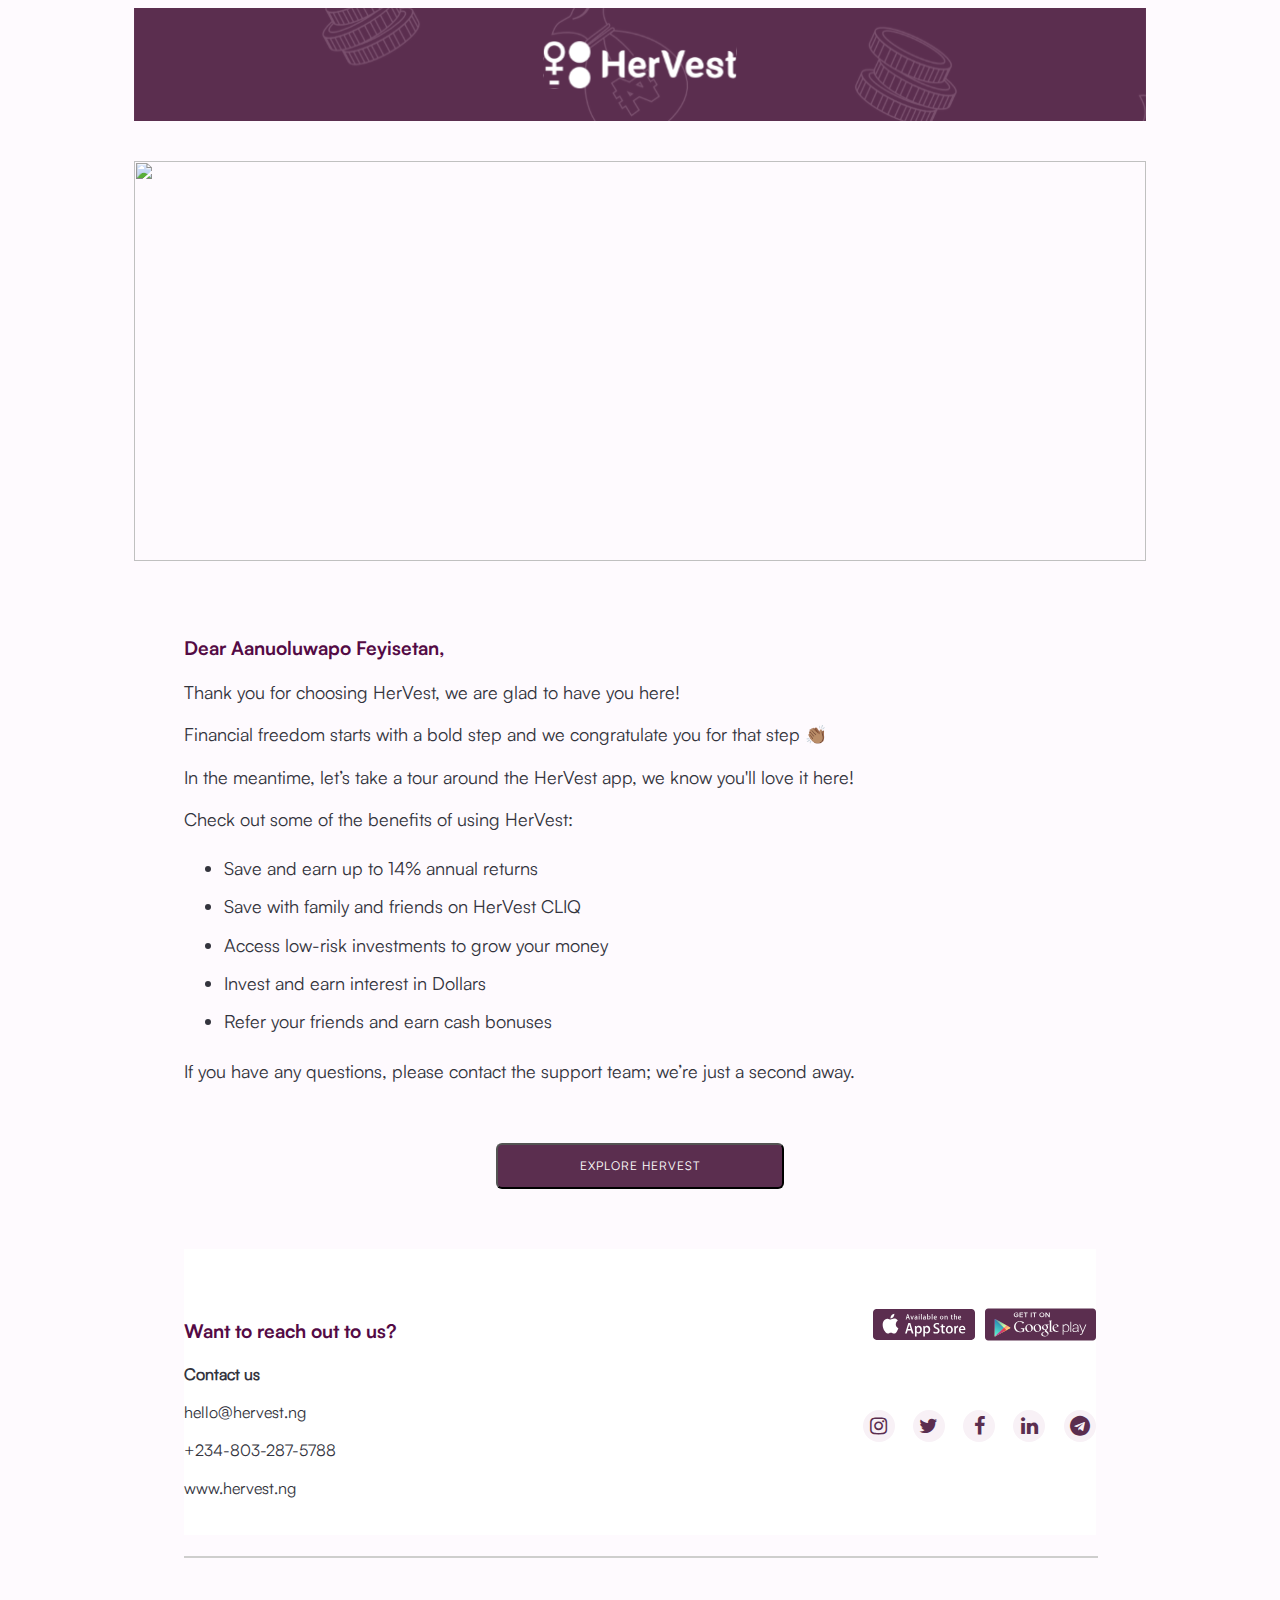
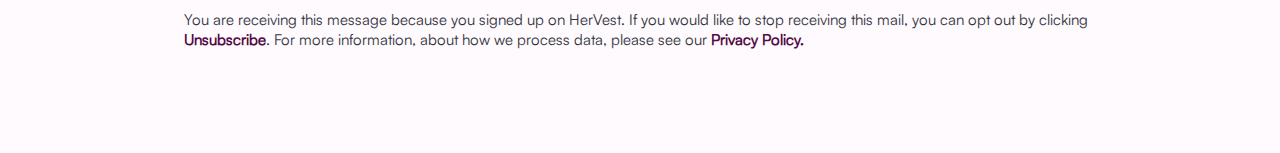
==== onboard.html @ 9962317d "implemented designs" ====
<!DOCTYPE html>
<html lang="en">
<head>
    <meta charset="UTF-8">
    <meta name="viewport" content="width=device-width, initial-scale=1.0">
    <link rel="stylesheet" href="onboard.style.css">
    <link rel="stylesheet" href="index.css">
    <link rel="stylesheet" href="./font-awesome-4.7.0/css/font-awesome.min.css">
    <title>Document</title>
</head>
<body>
    <div class="container">
        <div class="container2">
            <img class="logo big-logo" src="./asset/logo.svg" alt="alternative-text" />
            <img class="logo small-logo" src="./asset/logo-small.svg"/>
            <img class="gif-image" src="./asset/welcome.gif"/>
            <div class="content_container">
                
                <div class="content">
                    <p class="inner_container_desc_heading">Dear Aanuoluwapo Feyisetan,</p>
                    <p class="content_text">Thank you for choosing HerVest, we are glad to have you here!</p>
                    <p class="content_text">Financial freedom starts with a bold step and we congratulate you for that step 👏🏽</p>
                    <p class="content_text">In the meantime, let’s take a tour around the HerVest app, we know you'll love it here!</p>
                    <p class="content_text" >Check out some of the benefits of using HerVest:</p>
                    <ul>
                        <li class="content_text">Save and earn up to 14% annual returns</li>
                        <li class="content_text">Save with family and friends on HerVest CLIQ</li>
                        <li class="content_text">Access low-risk investments to grow your money</li>
                        <li class="content_text">Invest and earn interest in Dollars</li>
                        <li class="content_text">Refer your friends and earn cash bonuses</li>
                      </ul>
                    <p class="content_text">If you have any questions, please contact the support team; we’re just a second away.</p>
                   <div class="button_container"> <button class="button">EXPLORE HERVEST</button></div>
                </div>
                <div class="inner_container_info">
                    <div class="inner_container_contact">
                        <p class="inner_container_desc_heading">Want to reach out to us?</p>
                        <p class="inner_container_desc_text2" style="font-weight: 600">Contact us</p>
                        <p class="inner_container_desc_text2">hello@hervest.ng</p>
                        <p class="inner_container_desc_text2">+234-803-287-5788</p>
                        <p class="inner_container_desc_text2">www.hervest.ng</p>
                    </div>
                    <div class="inner_container_second_socials">
                        <div class="app_container">
                            <img class="img_applestore" src="./asset/appstore.svg"/>
                            <img class="img_googlestore" src="asset/googleplay.svg"/>
                        </div>
                        <div class="inner_container_icons">
                            <span class="icon_container"><i class="fa fa-instagram" aria-hidden="true"></i></span>
                            <span class="icon_container"><i class="fa fa-twitter" aria-hidden="true"></i></span>
                            <span class="icon_container"><i class="fa fa-facebook" aria-hidden="true"></i></span>
                            <span class="icon_container"><i class="fa fa-linkedin" aria-hidden="true"></i></span>
                            <span class="icon_container"><i class="fa fa-telegram" aria-hidden="true"></i></span>
                        </div>
                     </div>  
                </div>
                <h1 class="horizontal_line"></h1>
               <p class="footer_text">You are receiving this message because you signed up on HerVest. If you would like to stop receiving this mail, you can opt out by clicking <span style="color: #540A45;  font-weight: 700;">Unsubscribe</span>. For more information, about how we process data, please see our <span style="color: #540A45;  font-weight: 700;">Privacy Policy.</span></p>
            </div>
        </div>
    </div>
</body>
</html>
---- onboard.style.css ----
@font-face {
    font-family: 'satoshi';
    src: local('MyFont'), url(./Fonts/OTF/Satoshi-Regular.otf) format('woff');
    
  }
  @font-face {
    font-family: 'SatoshiBold';
    src: local('MyFont'), url(./Fonts/OTF/Satoshi-Medium.otf) format('woff');
    
  }
  @font-face {
    font-family: 'SatoshiBolder';
    src: local('MyFont'), url(./Fonts/OTF/Satoshi-Bold.otf) format('woff');
    
  }


body{
    background-color: #FFFFFF;
    font-family: "satoshi";
}
.container{
    display: flex;
   justify-content: center;
    width: 100%;
   
    height: 100%;
}
.container2{
    width: 80%;
}

.content_container{
    padding: 50px;
}

.content_text{
    font-weight: 400;
    font-size: 18px;
    line-height: 24.3px;
    color: #33343D;
}
li{
    line-height: 26px;
    padding: 7px 0;
}
ul{
    padding-right: 5px
}
.button_container{
    margin: 60px auto 60px auto;
    display: block;
    text-align: center;
}
.button{
   padding: 13px 82px;
   border-radius: 6px;
   background: #5B2E4F;
   font-family: Satoshi;
   font-size: 12px;
   font-weight: 500;
   line-height: 16px;
   letter-spacing: 1px;
   text-align: center;
   color: #FFFFFF; 
}
.gif-image{
    object-fit: cover;
    width: 100%;
    height: 400px;
    margin-top: 40px;
    margin-bottom: 0;
}

@media screen and (max-width: 700px){
    .content_container{
        padding: 30px;
       
    }
    .container2{
        width: 90%;
    }
    .button_container{
        margin: 30px auto 0px auto;
    }
}

@media screen and (max-width: 470px){
    .container2{
        width: 100%;
        padding: 5px 15px 15px 15px;
    }
    .content_container{
        padding: 0px;   
    }
    .content_text{
        font-size: 16px;
    }
    .gif-image{
        margin-top: 20px;
    }

}
---- index.css ----
@font-face {
    font-family: 'satoshi';
    src: local('MyFont'), url(./Fonts/OTF/Satoshi-Regular.otf) format('woff');
    
  }
  @font-face {
    font-family: 'SatoshiBold';
    src: local('MyFont'), url(./Fonts/OTF/Satoshi-Medium.otf) format('woff');
    
  }
  @font-face {
    font-family: 'SatoshiBolder';
    src: local('MyFont'), url(./Fonts/OTF/Satoshi-Bold.otf) format('woff');
    
  }


body{
    background-color: #FEFAFE;
    font-family: "satoshi";
}

.container{
    display: flex;
   justify-content: center;
    width: 100%;
    height: 100%;
}
.inner_container{
    width: 80%;
   
}
.inner_container2{
    padding: 60px 50px 30px 60px;
}

.logo{
    object-fit: contain;
    display: flex;
    margin: 0 auto;
    width: 100%;
}
.inner_container_desc{
    background: #FFFFFF;
    margin: 0;
}
.inner_container_desc_heading{
    color: #540A45;
    font-size: 19px;
    font-weight: 700;
    font-family: "satoshiBolder";
}
.inner_container_desc_text{
    color: #33343D;
    font-size: 18px;
    font-weight: 400;
}
.inner_container_desc_money{
    font-weight: 500;
    font-family: "satoshiBold";
}

.inner_container_info{
    background: #FFFFFF;
    margin-top: 10px;
    padding-top: 50px;
    padding-bottom: 20px;
    display: flex;
    justify-content: space-between;
}

.inner_container_desc_text2{
    color: #33343D;
    font-size: 16px;
    font-weight: 400;
}
.app_container{
    display: flex;
    justify-content: space-between;
 
    
}
.img_applestore
.img_googlestore{
    width: 100%;
    object-fit: contain;
  
    
}
.img_applestore{
    margin: 10px;

}
.inner_container_icons{
    margin: 30px auto;
    display: flex;
    justify-content: space-between;
}

.icon_container{
    border-radius: 50%;
    background-color: #F8F1F6;
    width: 32px;
    height: 32px;
    display: flex;
    justify-content: center;
    align-items: center;
    color: #5B2E4F;
    font-size: 20px;
    margin-top: 30px;
}
.horizontal_line{
    border: 0.5px solid #CECECD;
    width: 100%;

}
.footer_text{
    font-weight: 500;
    font-size: 15px;
    color: #33343D;
    line-height: 20.25px;
    padding: 30px 0;
}

@media screen and (max-width: 700px){
    .inner_container_info{
        flex-direction: column;
    }
    .inner_container_second_socials{
        justify-content:left;
        width: 50%;
    }
    .app_container{
        margin: 0;
    }
    .img_applestore{
        width: 100%;
        margin: 0px;
    
    }
    .img_googlestore{
        width: 100%;
        margin-left: 5px;
    }
    .inner_container_icons{
        margin: 10px auto;
    }
    .inner_container_info{
        
        padding-bottom: 0px;
    }
    .inner_container{
        width: 90%;
       
    }
    .inner_container2{
        padding: 30px 30px;
    }
    .footer_text{

        line-height: 24.25px;
        padding: 10px 0;
    }
}

@media screen and (max-width: 470px) {
    .inner_container_second_socials{
        width: 70%;
    }
    .small-logo{
        display: block;
    }
    .big-logo{
       
        display: none;
    }
    .inner_container{
        width: 100%;
       
    }
    .inner_container2{
        padding: 10px;
    }
    .inner_container_desc_heading{
        font-size: 16px;
    }
    .inner_container_desc_text{
        font-size: 16px;
    }
    .inner_container_info{
        
        margin-top: 0px;
        padding-top: 20px;
        padding-bottom: 0px;
    }
    
}
@media screen and (min-width: 470px) {
    .small-logo{
        display: none;
    }
    .big-logo{
        display: block;
    }
}
@media screen and (max-width: 350px) {
    .inner_container_second_socials{
        width: 80%;
    }
}
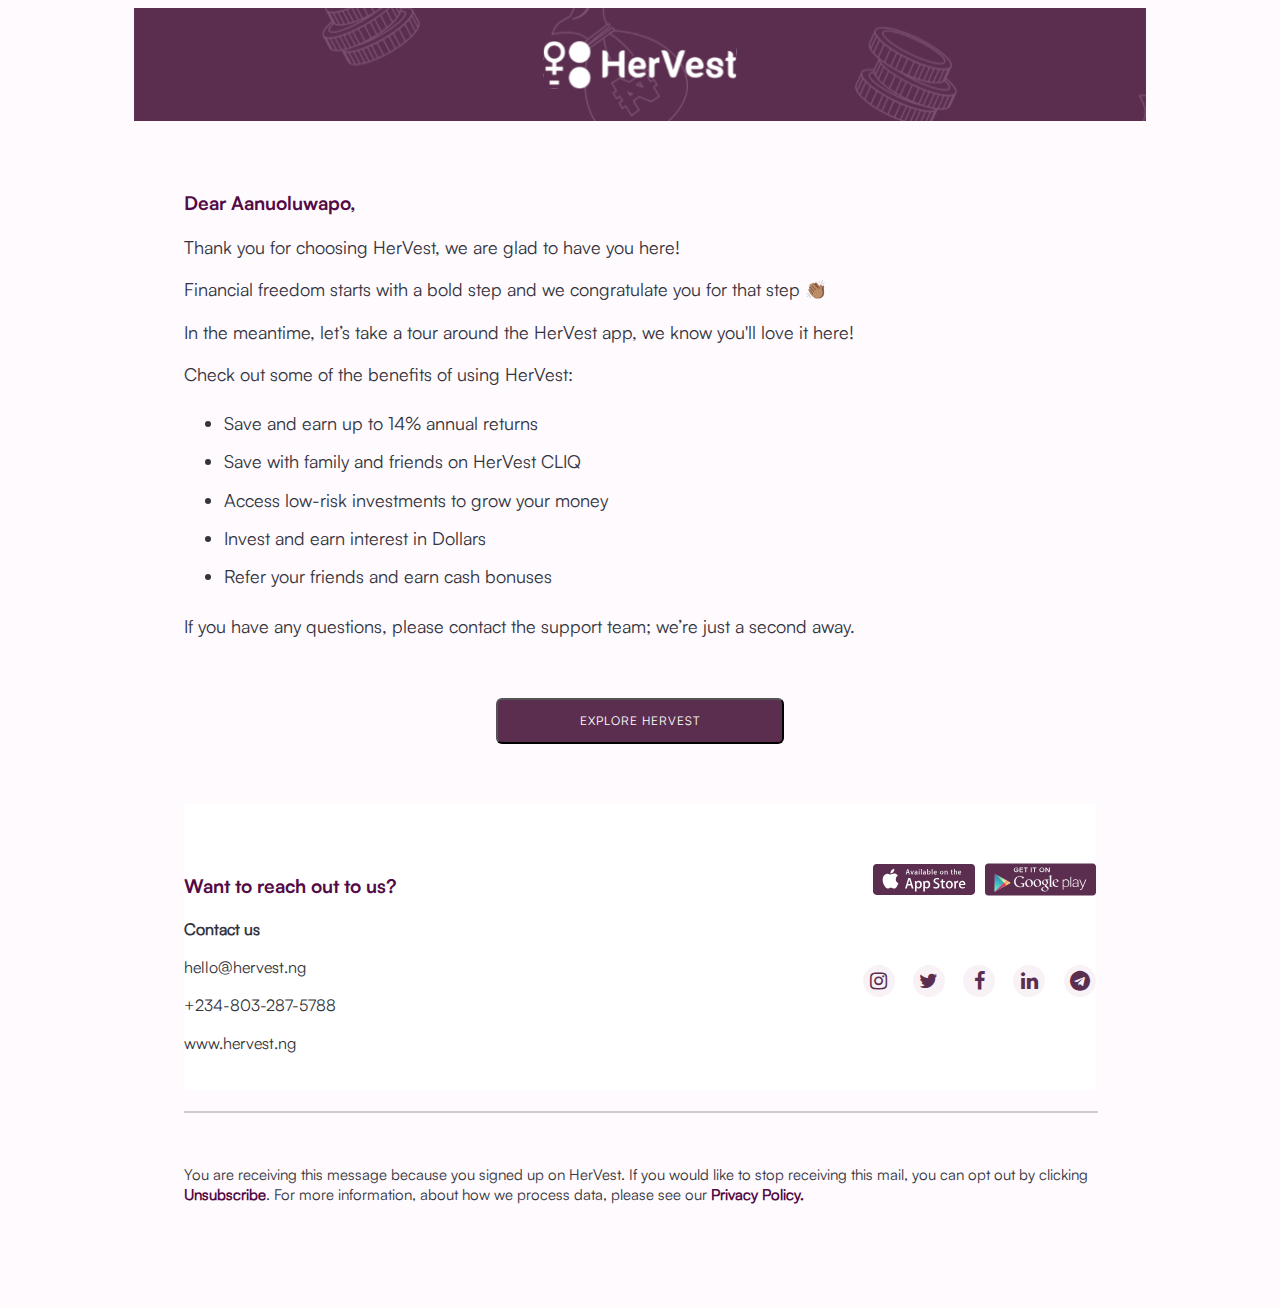
==== commit 62581700: "added the css to the html file" ====
--- a/onboard.html
+++ b/onboard.html
@@ -7,17 +7,334 @@
     <link rel="stylesheet" href="index.css">
     <link rel="stylesheet" href="./font-awesome-4.7.0/css/font-awesome.min.css">
     <title>Document</title>
+    <style>
+        @font-face {
+    font-family: 'satoshi';
+    src: local('MyFont'), url(./Fonts/OTF/Satoshi-Regular.otf) format('woff');
+    
+    }
+    @font-face {
+        font-family: 'SatoshiBold';
+        src: local('MyFont'), url(./Fonts/OTF/Satoshi-Medium.otf) format('woff');
+        
+    }
+    @font-face {
+        font-family: 'SatoshiBolder';
+        src: local('MyFont'), url(./Fonts/OTF/Satoshi-Bold.otf) format('woff');
+        
+    }
+
+
+    body{
+        background-color: #FFFFFF;
+        font-family: "satoshi";
+    }
+    .container{
+        display: flex;
+    justify-content: center;
+        width: 100%;
+    
+        height: 100%;
+    }
+    .container2{
+        width: 80%;
+    }
+
+    .content_container{
+        padding: 50px;
+    }
+
+    .content_text{
+        font-weight: 400;
+        font-size: 18px;
+        line-height: 24.3px;
+        color: #33343D;
+    }
+    li{
+        line-height: 26px;
+        padding: 7px 0;
+    }
+    ul{
+        padding-right: 5px
+    }
+    .button_container{
+        margin: 60px auto 60px auto;
+        display: block;
+        text-align: center;
+    }
+    .button{
+    padding: 13px 82px;
+    border-radius: 6px;
+    background: #5B2E4F;
+    font-family: Satoshi;
+    font-size: 12px;
+    font-weight: 500;
+    line-height: 16px;
+    letter-spacing: 1px;
+    text-align: center;
+    color: #FFFFFF; 
+    }
+    .gif-image{
+        object-fit: cover;
+        width: 100%;
+        height: 400px;
+        margin-top: 40px;
+        margin-bottom: 0;
+    }
+@font-face {
+    font-family: 'satoshi';
+    src: local('MyFont'), url(./Fonts/OTF/Satoshi-Regular.otf) format('woff');
+    
+  }
+  @font-face {
+    font-family: 'SatoshiBold';
+    src: local('MyFont'), url(./Fonts/OTF/Satoshi-Medium.otf) format('woff');
+    
+  }
+  @font-face {
+    font-family: 'SatoshiBolder';
+    src: local('MyFont'), url(./Fonts/OTF/Satoshi-Bold.otf) format('woff');
+    
+  }
+
+
+body{
+    background-color: #FEFAFE;
+    font-family: "satoshi";
+}
+
+.container{
+    display: flex;
+   justify-content: center;
+    width: 100%;
+    height: 100%;
+}
+.inner_container{
+    width: 80%;
+   
+}
+.inner_container2{
+    padding: 60px 50px 30px 60px;
+}
+
+.logo{
+    object-fit: contain;
+    display: flex;
+    margin: 0 auto;
+    width: 100%;
+}
+.inner_container_desc{
+    background: #FFFFFF;
+    margin: 0;
+}
+.inner_container_desc_heading{
+    color: #540A45;
+    font-size: 19px;
+    font-weight: 700;
+    font-family: "satoshiBolder";
+}
+.inner_container_desc_text{
+    color: #33343D;
+    font-size: 18px;
+    font-weight: 400;
+}
+.inner_container_desc_money{
+    font-weight: 500;
+    font-family: "satoshiBold";
+}
+
+.inner_container_info{
+    background: #FFFFFF;
+    margin-top: 10px;
+    padding-top: 50px;
+    padding-bottom: 20px;
+    display: flex;
+    justify-content: space-between;
+}
+
+.inner_container_desc_text2{
+    color: #33343D;
+    font-size: 16px;
+    font-weight: 400;
+}
+.app_container{
+    display: flex;
+    justify-content: space-between;
+ 
+    
+}
+.img_applestore
+.img_googlestore{
+    width: 100%;
+    object-fit: contain;
+  
+    
+}
+.img_applestore{
+    margin: 10px;
+
+}
+.inner_container_icons{
+    margin: 30px auto;
+    display: flex;
+    justify-content: space-between;
+}
+
+.icon_container{
+    border-radius: 50%;
+    background-color: #F8F1F6;
+    width: 32px;
+    height: 32px;
+    display: flex;
+    justify-content: center;
+    align-items: center;
+    color: #5B2E4F;
+    font-size: 20px;
+    margin-top: 30px;
+}
+.horizontal_line{
+    border: 0.5px solid #CECECD;
+    width: 100%;
+
+}
+.footer_text{
+    font-weight: 500;
+    font-size: 15px;
+    color: #33343D;
+    line-height: 20.25px;
+    padding: 30px 0;
+}
+
+@media screen and (max-width: 700px){
+    .inner_container_info{
+        flex-direction: column;
+    }
+    .inner_container_second_socials{
+        justify-content:left;
+        width: 50%;
+    }
+    .app_container{
+        margin: 0;
+    }
+    .img_applestore{
+        width: 100%;
+        margin: 0px;
+    
+    }
+    .img_googlestore{
+        width: 100%;
+        margin-left: 5px;
+    }
+    .inner_container_icons{
+        margin: 10px auto;
+    }
+    .inner_container_info{
+        
+        padding-bottom: 0px;
+    }
+    .inner_container{
+        width: 90%;
+       
+    }
+    .inner_container2{
+        padding: 30px 30px;
+    }
+    .footer_text{
+
+        line-height: 24.25px;
+        padding: 10px 0;
+    }
+}
+
+@media screen and (max-width: 470px) {
+    .inner_container_second_socials{
+        width: 70%;
+    }
+    .small-logo{
+        display: block;
+    }
+    .big-logo{
+       
+        display: none;
+    }
+    .inner_container{
+        width: 100%;
+       
+    }
+    .inner_container2{
+        padding: 10px;
+    }
+    .inner_container_desc_heading{
+        font-size: 16px;
+    }
+    .inner_container_desc_text{
+        font-size: 16px;
+    }
+    .inner_container_info{
+        
+        margin-top: 0px;
+        padding-top: 20px;
+        padding-bottom: 0px;
+    }
+    
+}
+@media screen and (min-width: 470px) {
+    .small-logo{
+        display: none;
+    }
+    .big-logo{
+        display: block;
+    }
+}
+@media screen and (max-width: 350px) {
+    .inner_container_second_socials{
+        width: 80%;
+    }
+}
+
+    @media screen and (max-width: 700px){
+        .content_container{
+            padding: 30px;
+        
+        }
+        .container2{
+            width: 90%;
+        }
+        .button_container{
+            margin: 30px auto 0px auto;
+        }
+    }
+
+    @media screen and (max-width: 470px){
+        .container2{
+            width: 100%;
+            padding: 5px 15px 15px 15px;
+        }
+        .content_container{
+            padding: 0px;   
+        }
+        .content_text{
+            font-size: 16px;
+        }
+        .gif-image{
+            margin-top: 20px;
+        }
+
+    }
+
+
+    </style>
 </head>
 <body>
     <div class="container">
         <div class="container2">
             <img class="logo big-logo" src="./asset/logo.svg" alt="alternative-text" />
             <img class="logo small-logo" src="./asset/logo-small.svg"/>
-            <img class="gif-image" src="./asset/welcome.gif"/>
+          
             <div class="content_container">
                 
                 <div class="content">
-                    <p class="inner_container_desc_heading">Dear Aanuoluwapo Feyisetan,</p>
+                    <p class="inner_container_desc_heading">Dear Aanuoluwapo,</p>
                     <p class="content_text">Thank you for choosing HerVest, we are glad to have you here!</p>
                     <p class="content_text">Financial freedom starts with a bold step and we congratulate you for that step 👏🏽</p>
                     <p class="content_text">In the meantime, let’s take a tour around the HerVest app, we know you'll love it here!</p>
